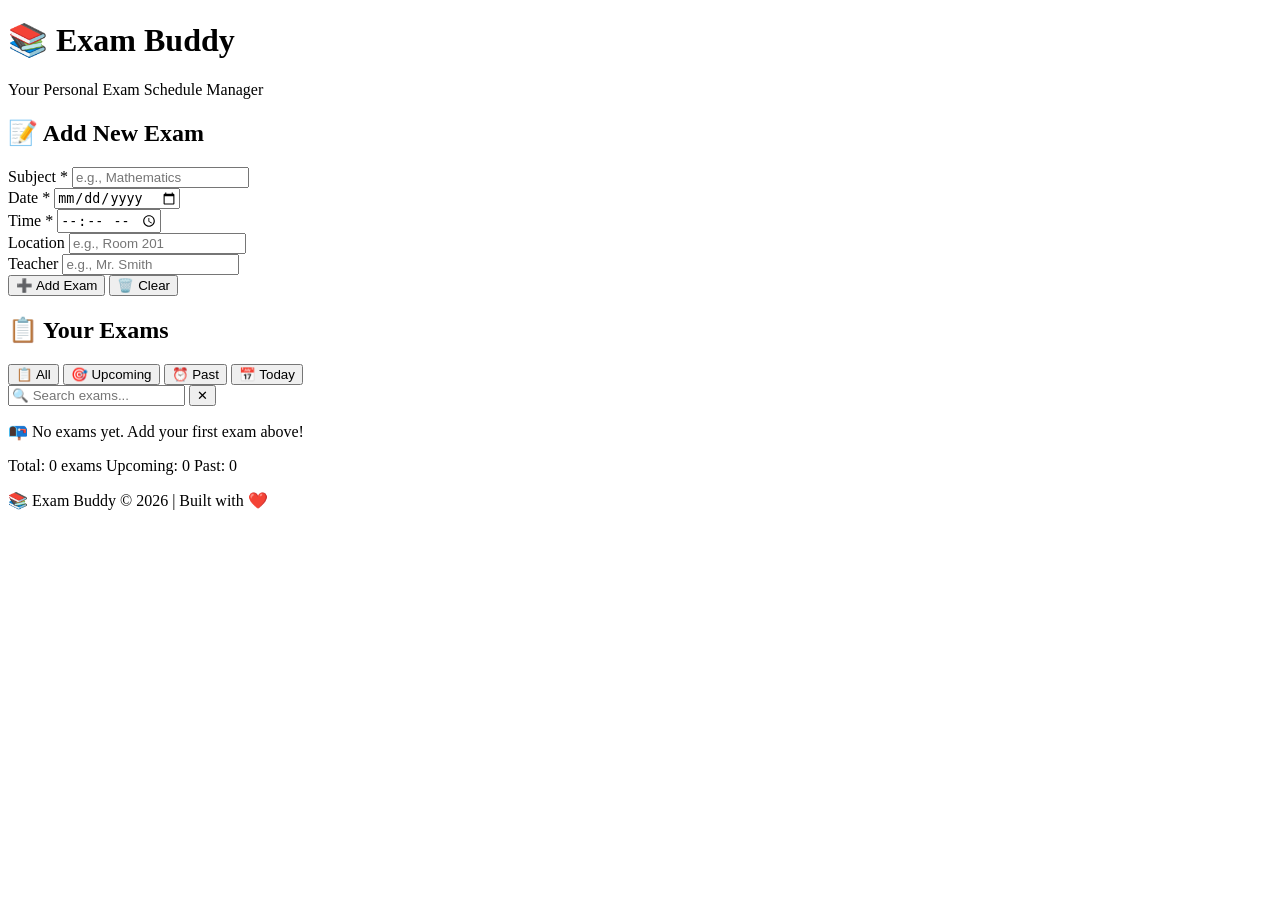
==== frontend/index.html @ f4543b94 "commit 1a2b3c4d5e6f7g8h9i0j" ====
<!DOCTYPE html>
<html lang="en">
<head>
    <meta charset="UTF-8">
    <meta name="viewport" content="width=device-width, initial-scale=1.0">
    <title>📚 Exam Buddy</title>
    <link rel="stylesheet" href="style.css">
</head>
<body>
    <!-- Header -->
    <header>
        <div class="header-content">
            <h1>📚 Exam Buddy</h1>
            <p>Your Personal Exam Schedule Manager</p>
        </div>
    </header>

    <!-- Main Container -->
    <div class="container">
        <!-- Left Panel: Add Exam Form -->
        <div class="panel add-panel">
            <h2>📝 Add New Exam</h2>
            
            <form id="examForm">
                <div class="form-group">
                    <label for="subject">Subject *</label>
                    <input type="text" id="subject" placeholder="e.g., Mathematics" required>
                </div>

                <div class="form-group">
                    <label for="date">Date *</label>
                    <input type="date" id="date" required>
                </div>

                <div class="form-group">
                    <label for="time">Time *</label>
                    <input type="time" id="time" required>
                </div>

                <div class="form-group">
                    <label for="location">Location</label>
                    <input type="text" id="location" placeholder="e.g., Room 201">
                </div>

                <div class="form-group">
                    <label for="teacher">Teacher</label>
                    <input type="text" id="teacher" placeholder="e.g., Mr. Smith">
                </div>

                <button type="submit" class="btn btn-primary">➕ Add Exam</button>
                <button type="button" class="btn btn-secondary" onclick="clearForm()">🗑️ Clear</button>
            </form>
        </div>

        <!-- Right Panel: Exam List -->
        <div class="panel list-panel">
            <h2>📋 Your Exams</h2>
            
            <!-- Filter Buttons -->
            <div class="filter-bar">
                <button class="filter-btn active" onclick="filterExams('all')">📋 All</button>
                <button class="filter-btn" onclick="filterExams('upcoming')">🎯 Upcoming</button>
                <button class="filter-btn" onclick="filterExams('past')">⏰ Past</button>
                <button class="filter-btn" onclick="filterExams('today')">📅 Today</button>
            </div>

            <!-- Search Bar -->
            <div class="search-bar">
                <input type="text" id="searchInput" placeholder="🔍 Search exams..." oninput="searchExams()">
                <button onclick="clearSearch()">✕</button>
            </div>

            <!-- Exam List -->
            <div id="examList">
                <p class="empty-state">📭 No exams yet. Add your first exam above!</p>
            </div>

            <!-- Stats -->
            <div class="stats-bar">
                <span id="totalExams">Total: 0 exams</span>
                <span id="upcomingCount">Upcoming: 0</span>
                <span id="pastCount">Past: 0</span>
            </div>
        </div>
    </div>

    <!-- Footer -->
    <footer>
        <p>📚 Exam Buddy &copy; 2026 | Built with ❤️</p>
    </footer>

    <script src="script.js"></script>
</body>
</html>
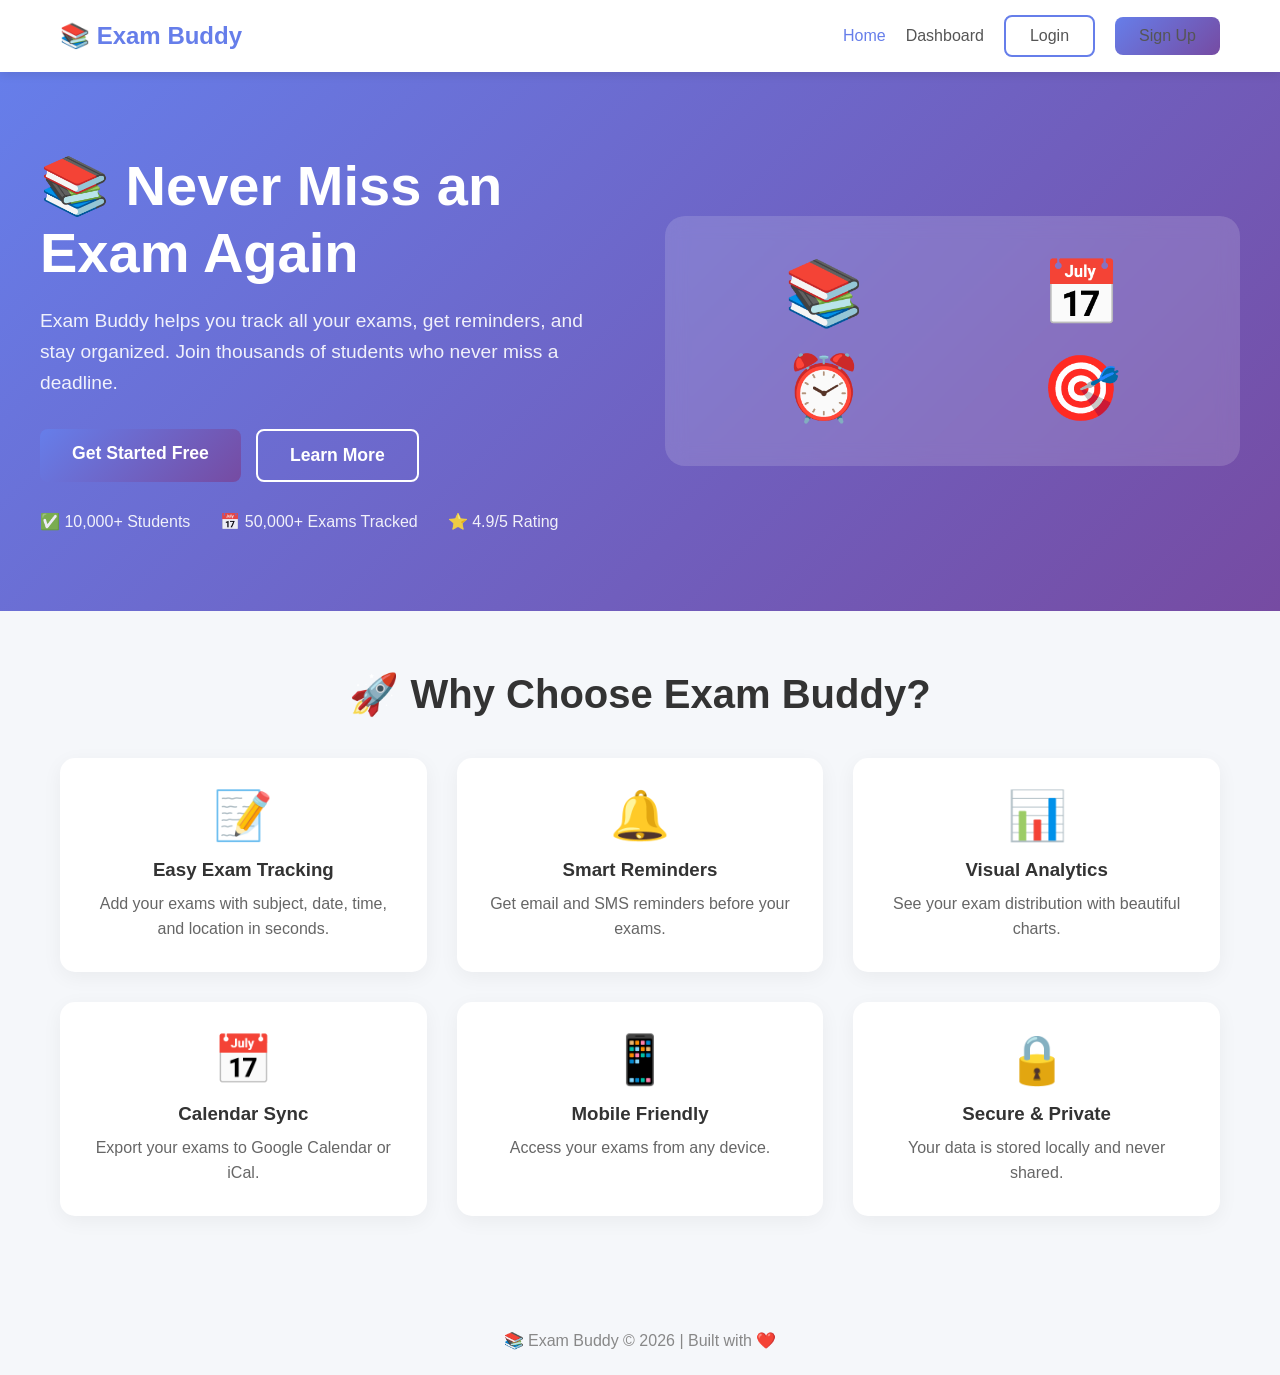
==== commit 7ef59ecf: "commit 1a2b3c4d5e6f7g8h9i0j" ====
--- a/frontend/index.html
+++ b/frontend/index.html
@@ -1,88 +1,94 @@
 <!DOCTYPE html>
 <html lang="en">
 <head>
-    <meta charset="UTF-8">
-    <meta name="viewport" content="width=device-width, initial-scale=1.0">
-    <title>📚 Exam Buddy</title>
-    <link rel="stylesheet" href="style.css">
+    <meta charset="UTF-8" />
+    <meta name="viewport" content="width=device-width, initial-scale=1.0" />
+    <title>Exam Buddy - Home</title>
+    <link rel="stylesheet" href="style.css" />
 </head>
 <body>
-    <!-- Header -->
-    <header>
-        <div class="header-content">
-            <h1>📚 Exam Buddy</h1>
-            <p>Your Personal Exam Schedule Manager</p>
+    <!-- Navigation -->
+    <nav class="navbar">
+        <div class="nav-container">
+            <div class="nav-logo">
+                <span>📚 Exam Buddy</span>
+            </div>
+            <ul class="nav-links">
+                <li><a href="index.html" class="active">Home</a></li>
+                <li><a href="dashboard.html">Dashboard</a></li>
+                <li><a href="login.html" class="btn btn-outline">Login</a></li>
+                <li><a href="signup.html" class="btn btn-primary">Sign Up</a></li>
+            </ul>
         </div>
-    </header>
+    </nav>
 
-    <!-- Main Container -->
-    <div class="container">
-        <!-- Left Panel: Add Exam Form -->
-        <div class="panel add-panel">
-            <h2>📝 Add New Exam</h2>
-            
-            <form id="examForm">
-                <div class="form-group">
-                    <label for="subject">Subject *</label>
-                    <input type="text" id="subject" placeholder="e.g., Mathematics" required>
+    <!-- Hero Section -->
+    <section class="hero">
+        <div class="hero-container">
+            <div class="hero-content">
+                <h1>📚 Never Miss an Exam Again</h1>
+                <p>
+                    Exam Buddy helps you track all your exams, get reminders,
+                    and stay organized. Join thousands of students who never
+                    miss a deadline.
+                </p>
+                <div class="hero-buttons">
+                    <a href="signup.html" class="btn btn-primary btn-large">Get Started Free</a>
+                    <a href="#features" class="btn btn-outline btn-large">Learn More</a>
                 </div>
-
-                <div class="form-group">
-                    <label for="date">Date *</label>
-                    <input type="date" id="date" required>
+                <div class="hero-stats">
+                    <span>✅ 10,000+ Students</span>
+                    <span>📅 50,000+ Exams Tracked</span>
+                    <span>⭐ 4.9/5 Rating</span>
                 </div>
-
-                <div class="form-group">
-                    <label for="time">Time *</label>
-                    <input type="time" id="time" required>
+            </div>
+            <div class="hero-image">
+                <div class="hero-illustration">
+                    <span>📚</span>
+                    <span>📅</span>
+                    <span>⏰</span>
+                    <span>🎯</span>
                 </div>
-
-                <div class="form-group">
-                    <label for="location">Location</label>
-                    <input type="text" id="location" placeholder="e.g., Room 201">
-                </div>
-
-                <div class="form-group">
-                    <label for="teacher">Teacher</label>
-                    <input type="text" id="teacher" placeholder="e.g., Mr. Smith">
-                </div>
-
-                <button type="submit" class="btn btn-primary">➕ Add Exam</button>
-                <button type="button" class="btn btn-secondary" onclick="clearForm()">🗑️ Clear</button>
-            </form>
-        </div>
-
-        <!-- Right Panel: Exam List -->
-        <div class="panel list-panel">
-            <h2>📋 Your Exams</h2>
-            
-            <!-- Filter Buttons -->
-            <div class="filter-bar">
-                <button class="filter-btn active" onclick="filterExams('all')">📋 All</button>
-                <button class="filter-btn" onclick="filterExams('upcoming')">🎯 Upcoming</button>
-                <button class="filter-btn" onclick="filterExams('past')">⏰ Past</button>
-                <button class="filter-btn" onclick="filterExams('today')">📅 Today</button>
-            </div>
-
-            <!-- Search Bar -->
-            <div class="search-bar">
-                <input type="text" id="searchInput" placeholder="🔍 Search exams..." oninput="searchExams()">
-                <button onclick="clearSearch()">✕</button>
-            </div>
-
-            <!-- Exam List -->
-            <div id="examList">
-                <p class="empty-state">📭 No exams yet. Add your first exam above!</p>
-            </div>
-
-            <!-- Stats -->
-            <div class="stats-bar">
-                <span id="totalExams">Total: 0 exams</span>
-                <span id="upcomingCount">Upcoming: 0</span>
-                <span id="pastCount">Past: 0</span>
             </div>
         </div>
-    </div>
+    </section>
+
+    <!-- Features Section -->
+    <section id="features" class="features">
+        <h2>🚀 Why Choose Exam Buddy?</h2>
+        <div class="features-grid">
+            <div class="feature-card">
+                <div class="feature-icon">📝</div>
+                <h3>Easy Exam Tracking</h3>
+                <p>Add your exams with subject, date, time, and location in seconds.</p>
+            </div>
+            <div class="feature-card">
+                <div class="feature-icon">🔔</div>
+                <h3>Smart Reminders</h3>
+                <p>Get email and SMS reminders before your exams.</p>
+            </div>
+            <div class="feature-card">
+                <div class="feature-icon">📊</div>
+                <h3>Visual Analytics</h3>
+                <p>See your exam distribution with beautiful charts.</p>
+            </div>
+            <div class="feature-card">
+                <div class="feature-icon">📅</div>
+                <h3>Calendar Sync</h3>
+                <p>Export your exams to Google Calendar or iCal.</p>
+            </div>
+            <div class="feature-card">
+                <div class="feature-icon">📱</div>
+                <h3>Mobile Friendly</h3>
+                <p>Access your exams from any device.</p>
+            </div>
+            <div class="feature-card">
+                <div class="feature-icon">🔒</div>
+                <h3>Secure & Private</h3>
+                <p>Your data is stored locally and never shared.</p>
+            </div>
+        </div>
+    </section>
 
     <!-- Footer -->
     <footer>
--- a/frontend/style.css
+++ b/frontend/style.css
@@ -0,0 +1,608 @@
+/* ============================================
+   EXAM BUDDY - PROFESSIONAL STYLING
+   Complete Website Styling
+   ============================================ */
+
+/* ===== RESET ===== */
+* {
+    margin: 0;
+    padding: 0;
+    box-sizing: border-box;
+}
+
+body {
+    font-family: 'Segoe UI', Tahoma, Geneva, Verdana, sans-serif;
+    background: #f5f7fa;
+    color: #333;
+    min-height: 100vh;
+}
+
+/* ===== NAVIGATION ===== */
+.navbar {
+    background: white;
+    box-shadow: 0 2px 10px rgba(0,0,0,0.1);
+    padding: 15px 0;
+    position: sticky;
+    top: 0;
+    z-index: 100;
+}
+
+.nav-container {
+    max-width: 1200px;
+    margin: 0 auto;
+    display: flex;
+    justify-content: space-between;
+    align-items: center;
+    padding: 0 20px;
+}
+
+.nav-logo {
+    font-size: 1.5rem;
+    font-weight: 700;
+    color: #667eea;
+}
+
+.nav-links {
+    display: flex;
+    list-style: none;
+    gap: 20px;
+    align-items: center;
+}
+
+.nav-links a {
+    text-decoration: none;
+    color: #555;
+    font-weight: 500;
+    transition: color 0.3s ease;
+}
+
+.nav-links a:hover,
+.nav-links a.active {
+    color: #667eea;
+}
+
+/* ===== BUTTONS ===== */
+.btn {
+    padding: 10px 24px;
+    border: none;
+    border-radius: 8px;
+    font-weight: 600;
+    font-size: 1rem;
+    cursor: pointer;
+    transition: all 0.3s ease;
+    text-decoration: none;
+    display: inline-block;
+}
+
+.btn-primary {
+    background: linear-gradient(135deg, #667eea, #764ba2);
+    color: white;
+}
+
+.btn-primary:hover {
+    transform: translateY(-2px);
+    box-shadow: 0 5px 20px rgba(102, 126, 234, 0.4);
+}
+
+.btn-outline {
+    background: transparent;
+    color: #667eea;
+    border: 2px solid #667eea;
+}
+
+.btn-outline:hover {
+    background: #667eea;
+    color: white;
+}
+
+.btn-large {
+    padding: 14px 32px;
+    font-size: 1.1rem;
+}
+
+.btn-block {
+    width: 100%;
+    padding: 14px;
+}
+
+.btn-secondary {
+    background: #e8e8e8;
+    color: #555;
+}
+
+.btn-secondary:hover {
+    background: #d5d5d5;
+}
+
+/* ===== HERO SECTION ===== */
+.hero {
+    background: linear-gradient(135deg, #667eea 0%, #764ba2 100%);
+    padding: 80px 20px;
+    min-height: 500px;
+    display: flex;
+    align-items: center;
+}
+
+.hero-container {
+    max-width: 1200px;
+    margin: 0 auto;
+    display: grid;
+    grid-template-columns: 1fr 1fr;
+    gap: 50px;
+    align-items: center;
+}
+
+.hero-content h1 {
+    font-size: 3.5rem;
+    color: white;
+    margin-bottom: 20px;
+    line-height: 1.2;
+}
+
+.hero-content p {
+    font-size: 1.2rem;
+    color: rgba(255,255,255,0.9);
+    margin-bottom: 30px;
+    line-height: 1.6;
+}
+
+.hero-buttons {
+    display: flex;
+    gap: 15px;
+    flex-wrap: wrap;
+    margin-bottom: 30px;
+}
+
+.hero-buttons .btn-outline {
+    border-color: white;
+    color: white;
+}
+
+.hero-buttons .btn-outline:hover {
+    background: white;
+    color: #667eea;
+}
+
+.hero-stats {
+    display: flex;
+    gap: 30px;
+    color: rgba(255,255,255,0.9);
+    font-weight: 500;
+}
+
+.hero-illustration {
+    display: grid;
+    grid-template-columns: 1fr 1fr;
+    gap: 20px;
+    font-size: 4rem;
+    text-align: center;
+    background: rgba(255,255,255,0.15);
+    padding: 40px;
+    border-radius: 20px;
+    backdrop-filter: blur(10px);
+}
+
+/* ===== FEATURES ===== */
+.features {
+    padding: 60px 20px;
+    max-width: 1200px;
+    margin: 0 auto;
+}
+
+.features h2 {
+    text-align: center;
+    font-size: 2.5rem;
+    margin-bottom: 40px;
+    color: #333;
+}
+
+.features-grid {
+    display: grid;
+    grid-template-columns: repeat(3, 1fr);
+    gap: 30px;
+}
+
+.feature-card {
+    background: white;
+    padding: 30px;
+    border-radius: 15px;
+    text-align: center;
+    box-shadow: 0 5px 20px rgba(0,0,0,0.05);
+    transition: all 0.3s ease;
+}
+
+.feature-card:hover {
+    transform: translateY(-5px);
+    box-shadow: 0 10px 30px rgba(0,0,0,0.1);
+}
+
+.feature-icon {
+    font-size: 3rem;
+    margin-bottom: 15px;
+}
+
+.feature-card h3 {
+    margin-bottom: 10px;
+    color: #333;
+}
+
+.feature-card p {
+    color: #666;
+    line-height: 1.6;
+}
+
+/* ===== AUTH PAGES ===== */
+.auth-container {
+    display: flex;
+    justify-content: center;
+    align-items: center;
+    min-height: 100vh;
+    background: linear-gradient(135deg, #667eea, #764ba2);
+    padding: 20px;
+}
+
+.auth-card {
+    background: white;
+    padding: 40px;
+    border-radius: 15px;
+    max-width: 420px;
+    width: 100%;
+    box-shadow: 0 20px 60px rgba(0,0,0,0.3);
+}
+
+.auth-header {
+    text-align: center;
+    margin-bottom: 30px;
+}
+
+.auth-header h1 {
+    color: #667eea;
+    font-size: 2rem;
+}
+
+.auth-header p {
+    color: #666;
+    margin-top: 5px;
+}
+
+.auth-link {
+    text-align: center;
+    margin-top: 20px;
+    color: #666;
+}
+
+.auth-link a {
+    color: #667eea;
+    text-decoration: none;
+    font-weight: 600;
+}
+
+.auth-link a:hover {
+    text-decoration: underline;
+}
+
+/* ===== DASHBOARD ===== */
+.dashboard {
+    max-width: 1200px;
+    margin: 0 auto;
+    padding: 30px 20px;
+}
+
+.dashboard-header {
+    margin-bottom: 30px;
+}
+
+.dashboard-header h1 {
+    font-size: 2.2rem;
+    color: #333;
+}
+
+.dashboard-header p {
+    color: #666;
+}
+
+/* ===== STATS GRID ===== */
+.stats-grid {
+    display: grid;
+    grid-template-columns: repeat(4, 1fr);
+    gap: 20px;
+    margin-bottom: 30px;
+}
+
+.stat-card {
+    background: white;
+    padding: 20px;
+    border-radius: 12px;
+    text-align: center;
+    box-shadow: 0 2px 10px rgba(0,0,0,0.05);
+}
+
+.stat-number {
+    font-size: 2.5rem;
+    font-weight: 700;
+    color: #667eea;
+}
+
+.stat-label {
+    color: #666;
+    font-weight: 500;
+    margin-top: 5px;
+}
+
+.stat-upcoming .stat-number {
+    color: #4CAF50;
+}
+
+.stat-today .stat-number {
+    color: #FF9800;
+}
+
+.stat-past .stat-number {
+    color: #ff6b6b;
+}
+
+/* ===== APP CONTAINER ===== */
+.app-container {
+    display: grid;
+    grid-template-columns: 1fr 1.5fr;
+    gap: 25px;
+}
+
+.panel {
+    background: white;
+    border-radius: 15px;
+    padding: 25px;
+    box-shadow: 0 2px 10px rgba(0,0,0,0.05);
+}
+
+.panel h2 {
+    color: #333;
+    margin-bottom: 20px;
+    padding-bottom: 10px;
+    border-bottom: 2px solid #667eea;
+}
+
+/* ===== FORM ===== */
+.form-group {
+    margin-bottom: 15px;
+}
+
+.form-group label {
+    display: block;
+    font-weight: 600;
+    margin-bottom: 5px;
+    color: #555;
+    font-size: 0.9rem;
+}
+
+.form-group input {
+    width: 100%;
+    padding: 12px 15px;
+    border: 2px solid #e0e0e0;
+    border-radius: 8px;
+    font-size: 1rem;
+    transition: border-color 0.3s ease;
+}
+
+.form-group input:focus {
+    outline: none;
+    border-color: #667eea;
+}
+
+/* ===== FILTER BAR ===== */
+.filter-bar {
+    display: flex;
+    gap: 10px;
+    margin-bottom: 15px;
+    flex-wrap: wrap;
+}
+
+.filter-btn {
+    padding: 8px 16px;
+    border: 2px solid #667eea;
+    background: transparent;
+    color: #667eea;
+    border-radius: 20px;
+    cursor: pointer;
+    font-weight: 600;
+    transition: all 0.3s ease;
+}
+
+.filter-btn:hover,
+.filter-btn.active {
+    background: #667eea;
+    color: white;
+}
+
+/* ===== SEARCH BAR ===== */
+.search-bar {
+    display: flex;
+    gap: 10px;
+    margin-bottom: 20px;
+}
+
+.search-bar input {
+    flex: 1;
+    padding: 10px 15px;
+    border: 2px solid #e0e0e0;
+    border-radius: 8px;
+    font-size: 1rem;
+}
+
+.search-bar input:focus {
+    outline: none;
+    border-color: #667eea;
+}
+
+.search-bar button {
+    padding: 10px 15px;
+    border: none;
+    background: #ff6b6b;
+    color: white;
+    border-radius: 8px;
+    cursor: pointer;
+    font-weight: 600;
+}
+
+.search-bar button:hover {
+    background: #e55a5a;
+}
+
+/* ===== EXAM LIST ===== */
+#examList {
+    min-height: 200px;
+    max-height: 350px;
+    overflow-y: auto;
+}
+
+.exam-item {
+    background: #f8f9fa;
+    border-left: 4px solid #667eea;
+    padding: 12px 15px;
+    margin-bottom: 10px;
+    border-radius: 5px;
+    display: flex;
+    justify-content: space-between;
+    align-items: center;
+    transition: all 0.3s ease;
+}
+
+.exam-item:hover {
+    background: #eef0f5;
+}
+
+.exam-item .subject {
+    font-weight: 600;
+    color: #333;
+}
+
+.exam-item .date-time {
+    color: #666;
+    font-size: 0.9rem;
+}
+
+.status {
+    font-size: 0.8rem;
+    padding: 3px 12px;
+    border-radius: 12px;
+    font-weight: 600;
+}
+
+.status-past {
+    background: #ffebee;
+    color: #c62828;
+}
+
+.status-today {
+    background: #e8f5e9;
+    color: #2e7d32;
+}
+
+.status-upcoming {
+    background: #e3f2fd;
+    color: #1565c0;
+}
+
+.delete-btn {
+    background: #ff6b6b;
+    color: white;
+    border: none;
+    border-radius: 5px;
+    padding: 5px 10px;
+    cursor: pointer;
+    transition: background 0.3s ease;
+}
+
+.delete-btn:hover {
+    background: #e55a5a;
+}
+
+/* ===== STATS BAR ===== */
+.stats-bar {
+    display: flex;
+    justify-content: space-between;
+    padding: 15px 10px;
+    margin-top: 20px;
+    background: #f8f9fa;
+    border-radius: 8px;
+    font-weight: 600;
+    color: #555;
+}
+
+/* ===== FOOTER ===== */
+footer {
+    text-align: center;
+    padding: 25px;
+    color: #888;
+    margin-top: 30px;
+}
+
+/* ===== RESPONSIVE ===== */
+@media (max-width: 992px) {
+    .hero-container {
+        grid-template-columns: 1fr;
+        text-align: center;
+    }
+    
+    .hero-buttons {
+        justify-content: center;
+    }
+    
+    .hero-stats {
+        justify-content: center;
+    }
+    
+    .features-grid {
+        grid-template-columns: repeat(2, 1fr);
+    }
+    
+    .stats-grid {
+        grid-template-columns: repeat(2, 1fr);
+    }
+    
+    .app-container {
+        grid-template-columns: 1fr;
+    }
+}
+
+@media (max-width: 768px) {
+    .nav-container {
+        flex-direction: column;
+        gap: 15px;
+    }
+    
+    .nav-links {
+        flex-wrap: wrap;
+        justify-content: center;
+    }
+    
+    .hero-content h1 {
+        font-size: 2.2rem;
+    }
+    
+    .features-grid {
+        grid-template-columns: 1fr;
+    }
+    
+    .stats-grid {
+        grid-template-columns: 1fr 1fr;
+    }
+    
+    .hero-illustration {
+        font-size: 3rem;
+    }
+}
+
+@media (max-width: 480px) {
+    .stats-grid {
+        grid-template-columns: 1fr;
+    }
+    
+    .auth-card {
+        padding: 25px;
+    }
+    
+    .hero-content h1 {
+        font-size: 1.8rem;
+    }
+}
